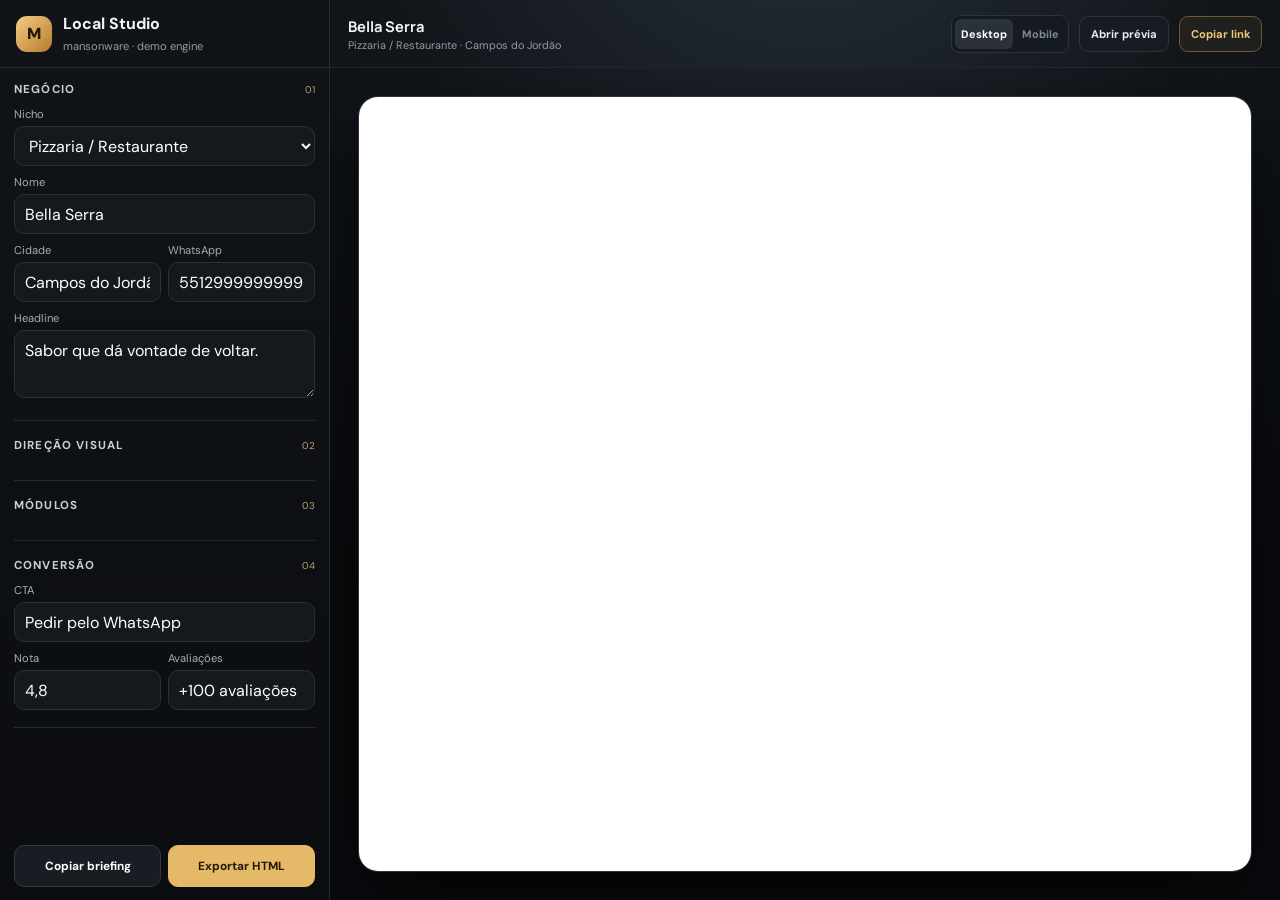
==== index.html @ 707303d8 "feat: add Mansonware Local Studio demo engine" ====
<!doctype html><html lang="pt-BR"><head><meta charset="utf-8"><meta name="viewport" content="width=device-width,initial-scale=1,viewport-fit=cover"><meta name="theme-color" content="#0d0f12"><title>Mansonware Local Studio</title><meta name="description" content="Gerador de demos premium para negócios locais."><link rel="preconnect" href="https://fonts.googleapis.com"><link rel="preconnect" href="https://fonts.gstatic.com" crossorigin><link href="https://fonts.googleapis.com/css2?family=DM+Sans:wght@400;500;600;700&family=Manrope:wght@600;700&family=Playfair+Display:ital,wght@0,600;0,700;1,600&display=swap" rel="stylesheet"><style>:root{--bg:#0b0d10;--panel:#101318;--line:#252b34;--txt:#f4f6f8;--mut:#929aa6;--gold:#e4b968}*{box-sizing:border-box}html,body{height:100%}body{margin:0;background:var(--bg);color:var(--txt);font-family:'DM Sans',sans-serif;overflow:hidden}button,input,select,textarea{font:inherit}.app{height:100%;display:grid;grid-template-columns:330px 1fr}.side{background:linear-gradient(#101318,#0b0d10);border-right:1px solid var(--line);position:relative}.brand{height:68px;border-bottom:1px solid var(--line);display:flex;align-items:center;gap:11px;padding:0 16px}.mark{width:36px;height:36px;border-radius:11px;background:linear-gradient(135deg,#f1cd86,#b97b2a);display:grid;place-items:center;color:#221704;font-weight:900}.brand b{display:block}.brand small{color:var(--mut);font-size:.7rem}.scroll{height:calc(100% - 68px);overflow:auto;padding:14px 14px 112px}.group{padding:0 0 17px;margin-bottom:17px;border-bottom:1px solid var(--line)}.gh{display:flex;justify-content:space-between;align-items:center;margin-bottom:10px}.gh b{font-size:.72rem;letter-spacing:.1em;text-transform:uppercase;color:#cbd0d7}.gh span{font-size:.62rem;color:#bda06d}.lab{display:block;color:#a6adb7;font-size:.7rem;margin:9px 0 5px}.in,select,textarea{width:100%;border:1px solid #2a313b;background:#15191e;color:#fff;border-radius:10px;outline:0}.in,select{height:40px;padding:0 10px}textarea{min-height:68px;padding:9px 10px;resize:vertical}.in:focus,select:focus,textarea:focus{border-color:#8d7347}.r2{display:grid;grid-template-columns:1fr 1fr;gap:7px}.themes{display:grid;grid-template-columns:repeat(3,1fr);gap:7px}.theme{border:1px solid #2b323b;background:#15191e;border-radius:10px;padding:5px;position:relative}.theme.active{border-color:var(--gold)}.sw{height:29px;border-radius:6px}.theme small{display:block;color:#b2b8c0;font-size:.59rem;margin-top:5px;white-space:nowrap;overflow:hidden;text-overflow:ellipsis}.mods{display:grid;gap:6px}.mod{display:flex;align-items:center;gap:8px;border:1px solid #2b323b;background:#15191e;border-radius:9px;padding:8px}.mod input{accent-color:#b78a3e}.mod span{font-size:.72rem;color:#d0d4da}.foot{position:absolute;left:0;right:0;bottom:0;padding:30px 14px 13px;background:linear-gradient(transparent,#0b0d10 25%);display:grid;grid-template-columns:1fr 1fr;gap:7px}.btn{height:42px;border-radius:10px;border:1px solid #303741;background:#181d23;color:#fff;font-weight:700;font-size:.74rem}.btn.primary{background:var(--gold);color:#241806;border-color:var(--gold)}.main{min-width:0;display:grid;grid-template-rows:68px 1fr;background:radial-gradient(circle at 50% -20%,#2a323c 0%,#12161b 38%,#090b0e 75%)}.top{display:flex;align-items:center;gap:10px;padding:0 18px;border-bottom:1px solid #20262d}.top h1{font-family:'Manrope';font-size:.92rem;margin:0}.top p{font-size:.68rem;color:var(--mut);margin:2px 0 0}.grow{flex:1}.seg{display:flex;gap:3px;padding:3px;border:1px solid #2c333c;background:#151a20;border-radius:9px}.seg button{height:30px;border:0;border-radius:6px;background:transparent;color:#7f8994;font-size:.68rem;font-weight:700}.seg button.active{background:#2a3139;color:#fff}.action{height:36px;border-radius:9px;border:1px solid #2d343e;background:#171c22;color:#e8ebef;font-size:.7rem;font-weight:700;padding:0 11px}.gold{color:#edc77d;border-color:#6e5834;background:#e4b96810}.work{padding:28px;overflow:auto;display:flex;justify-content:center}.device{background:#050607;border:1px solid #2c333d;box-shadow:0 35px 90px #000a;overflow:hidden;transition:.24s}.device.desktop{width:min(1180px,100%);height:calc(100vh - 124px);min-height:660px;border-radius:20px}.device.mobile{width:390px;height:min(820px,calc(100vh - 112px));min-height:610px;border-radius:33px;padding:8px}.device iframe{width:100%;height:100%;border:0;background:#fff}.device.mobile iframe{border-radius:26px}.toast{position:fixed;right:18px;bottom:18px;background:#181d23;border:1px solid #343c47;padding:11px 13px;border-radius:10px;font-size:.72rem;opacity:0;transform:translateY(14px);transition:.2s;pointer-events:none}.toast.show{opacity:1;transform:none}@media(max-width:860px){body{overflow:auto}.app{display:block}.side{min-height:100vh}.main{display:none}.foot{position:fixed}}</style></head><body><div class="app"><aside class="side"><div class="brand"><div class="mark">M</div><div><b>Local Studio</b><small>mansonware · demo engine</small></div></div><div class="scroll"><section class="group"><div class="gh"><b>Negócio</b><span>01</span></div><label class="lab">Nicho</label><select id="niche"><option value="pizzaria">Pizzaria / Restaurante</option><option value="hamburgueria">Hamburgueria</option><option value="barbearia">Barbearia</option><option value="estetica">Estética / Beleza</option><option value="loja">Loja / Moda</option><option value="pousada">Pousada / Hospedagem</option></select><label class="lab">Nome</label><input class="in" id="business" value="Bella Serra"><div class="r2"><div><label class="lab">Cidade</label><input class="in" id="city" value="Campos do Jordão"></div><div><label class="lab">WhatsApp</label><input class="in" id="phone" value="5512999999999"></div></div><label class="lab">Headline</label><textarea id="headline">Sabor que dá vontade de voltar.</textarea></section><section class="group"><div class="gh"><b>Direção visual</b><span>02</span></div><div class="themes" id="themes"></div></section><section class="group"><div class="gh"><b>Módulos</b><span>03</span></div><div class="mods" id="mods"></div></section><section class="group"><div class="gh"><b>Conversão</b><span>04</span></div><label class="lab">CTA</label><input class="in" id="cta" value="Pedir pelo WhatsApp"><div class="r2"><div><label class="lab">Nota</label><input class="in" id="rating" value="4,8"></div><div><label class="lab">Avaliações</label><input class="in" id="reviews" value="+100 avaliações"></div></div></section></div><div class="foot"><button class="btn" id="brief">Copiar briefing</button><button class="btn primary" id="export">Exportar HTML</button></div></aside><main class="main"><header class="top"><div><h1 id="topTitle">Bella Serra</h1><p id="topMeta">Pizzaria / Restaurante · Campos do Jordão</p></div><div class="grow"></div><div class="seg"><button data-view="desktop" class="active">Desktop</button><button data-view="mobile">Mobile</button></div><button class="action" id="open">Abrir prévia</button><button class="action gold" id="share">Copiar link</button></header><div class="work"><div class="device desktop" id="device"><iframe id="frame" title="Prévia"></iframe></div></div></main></div><div class="toast" id="toast"></div><script>const $=s=>document.querySelector(s),$$=s=>[...document.querySelectorAll(s)];const themes={atelier:{n:'Atelier',sw:'linear-gradient(135deg,#7b2630,#f1e4cb)',bg:'#f6efe3',paper:'#fffaf2',ink:'#291b17',mut:'#745f55',acc:'#7b2630',gold:'#c89e59',dark:'#2a1916',font:"'Playfair Display',serif"},noir:{n:'Noir',sw:'linear-gradient(135deg,#08090a,#d7b36a)',bg:'#0b0c0e',paper:'#111316',ink:'#f4f1e9',mut:'#aaa59b',acc:'#d2a854',gold:'#e2c47d',dark:'#060708',font:"'Manrope',sans-serif"},botanica:{n:'Botânica',sw:'linear-gradient(135deg,#244638,#e9dfc8)',bg:'#edf0e5',paper:'#f7f6ee',ink:'#1e3127',mut:'#66756b',acc:'#315d49',gold:'#ad8f55',dark:'#1b2e25',font:"'Playfair Display',serif"},serra:{n:'Serra',sw:'linear-gradient(135deg,#243b4a,#e5d8bd)',bg:'#eef1ef',paper:'#fbfaf7',ink:'#172630',mut:'#64717a',acc:'#315f70',gold:'#b88d50',dark:'#18303a',font:"'Playfair Display',serif"},urban:{n:'Urban',sw:'linear-gradient(135deg,#e8432e,#17191c)',bg:'#f1f0ec',paper:'#fbfaf5',ink:'#17191c',mut:'#6d7074',acc:'#df432f',gold:'#e79532',dark:'#15171a',font:"'Manrope',sans-serif"},ivory:{n:'Ivory',sw:'linear-gradient(135deg,#ddd7cc,#fff)',bg:'#f4f1eb',paper:'#fff',ink:'#20201e',mut:'#77736d',acc:'#272724',gold:'#a98c62',dark:'#20201e',font:"'Manrope',sans-serif"}};const niches={pizzaria:{l:'Pizzaria / Restaurante',sub:'Pizzas artesanais, porções e bons momentos',cta:'Pedir pelo WhatsApp',hero:'Sabor que dá vontade de voltar.',items:[['Quatro Queijos','Cremosa, intensa e dourada no forno','R$ 59'],['Calabresa','Calabresa, cebola e orégano','R$ 54'],['Marguerita','Tomate, manjericão e mussarela','R$ 55']],imgs:['photo-1579751626657-72bc17010498','photo-1565299624946-b28f40a0ae38','photo-1574071318508-1cdbab80d002']},hamburgueria:{l:'Hamburgueria',sub:'Smash, fritas e combos feitos na hora',cta:'Montar meu pedido',hero:'Burger sério. Fome resolvida.',items:[['Smash House','Carne, queijo, molho da casa e pão tostado','R$ 32'],['Duplo Bacon','Dois smash, bacon e cheddar','R$ 39'],['Chicken Crispy','Frango crocante e molho especial','R$ 34']],imgs:['photo-1568901346375-23c9450c58cd','photo-1550547660-d9450f859349','photo-1513185158878-8d8c2a2a3da3']},barbearia:{l:'Barbearia',sub:'Corte, barba e cuidado com hora marcada',cta:'Agendar horário',hero:'Seu estilo, no detalhe certo.',items:[['Corte clássico','Acabamento preciso e consultoria','R$ 45'],['Barba completa','Toalha quente, desenho e finalização','R$ 35'],['Corte + barba','Experiência completa em uma sessão','R$ 70']],imgs:['photo-1621605815971-fbc98d665033','photo-1503951914875-452162b0f3f1','photo-1599351431202-1e0f0137899a']},estetica:{l:'Estética / Beleza',sub:'Cuidado, beleza e bem-estar em cada atendimento',cta:'Agendar avaliação',hero:'Cuidado que aparece. Confiança que fica.',items:[['Limpeza de pele','Protocolo com avaliação personalizada','R$ 149'],['Design de sobrancelhas','Harmonia e acabamento natural','R$ 59'],['Drenagem','Sessão relaxante e individual','R$ 120']],imgs:['photo-1570172619644-dfd03ed5d881','photo-1616394584738-fc6e612e71b9','photo-1540555700478-4be289fbecef']},loja:{l:'Loja / Moda',sub:'Curadoria essencial para vestir todos os dias',cta:'Comprar pelo WhatsApp',hero:'Peças simples. Presença marcante.',items:[['Blusa Essential','Caimento leve e toque macio','R$ 79'],['Calça Urban','Modelagem confortável e versátil','R$ 129'],['Jaqueta Serra','Camada quente para dias frios','R$ 189']],imgs:['photo-1521572163474-6864f9cf17ab','photo-1594633312681-425c7b97ccd1','photo-1551488831-00ddcb6c6bd3']},pousada:{l:'Pousada / Hospedagem',sub:'Conforto, silêncio e uma pausa no ritmo',cta:'Consultar disponibilidade',hero:'Desacelere. A serra cuida do resto.',items:[['Suíte Jardim','Conforto para duas pessoas','a partir de R$ 420'],['Suíte Premium','Banheira, lareira e café da manhã','a partir de R$ 590'],['Romance na Serra','Experiência preparada para duas pessoas','R$ 240']],imgs:['photo-1566073771259-6a8506099945','photo-1611892440504-42a792e24d32','photo-1541971875076-8f970d573be6']}};const defs=[['catalog','Catálogo / serviços'],['social','Avaliações'],['gallery','Galeria'],['about','Sobre'],['hours','Horários'],['location','Localização'],['sticky','CTA fixo']];let st={niche:'pizzaria',business:'Bella Serra',city:'Campos do Jordão',phone:'5512999999999',headline:'Sabor que dá vontade de voltar.',cta:'Pedir pelo WhatsApp',rating:'4,8',reviews:'+100 avaliações',theme:'atelier',mods:Object.fromEntries(defs.map(x=>[x[0],true]))};const esc=v=>String(v||'').replace(/[&<>\"']/g,m=>({'&':'&amp;','<':'&lt;','>':'&gt;','\"':'&quot;',"'":'&#039;'}[m])),ph=v=>String(v||'').replace(/\D/g,''),img=(id,w=1200)=>`https://images.unsplash.com/${id}?auto=format&fit=crop&w=${w}&q=82`;function site(s){let t=themes[s.theme],n=niches[s.niche],p=ph(s.phone)||'5512999999999',m=k=>s.mods[k]!==false;let cards=m('catalog')?`<section id="catalog"><div class="wrap"><span class="ey">Escolha com calma</span><h2>Destaques</h2><div class="cards">${n.items.map((x,i)=>`<article><img src="${img(n.imgs[i],700)}"><div class="cb"><h3>${esc(x[0])}</h3><p>${esc(x[1])}</p><div><b>${esc(x[2])}</b><a target="_blank" href="https://wa.me/${p}?text=${encodeURIComponent('Olá! Tenho interesse em '+x[0]+' da '+s.business)}">+</a></div></div></article>`).join('')}</div></div></section>`:'';let social=m('social')?`<section class="social"><div class="wrap sg"><div><span class="stars">★★★★★</span><strong>${esc(s.rating)}</strong><small>${esc(s.reviews)}</small></div><blockquote>“Atendimento cuidadoso, experiência simples e vontade de voltar.”<small>Resumo de avaliações públicas</small></blockquote><blockquote>“Tudo bem organizado e fácil de resolver pelo celular.”<small>Resumo de avaliações públicas</small></blockquote></div></section>`:'';let gallery=m('gallery')?`<section><div class="wrap"><span class="ey">Um pouco de perto</span><h2>Detalhes que contam a história</h2><div class="gal"><img src="${img(n.imgs[0],900)}"><img src="${img(n.imgs[1],700)}"><img src="${img(n.imgs[2],700)}"></div></div></section>`:'';let about=m('about')?`<section class="about"><div class="wrap ag"><div><span class="ey">Sobre</span><h2>${esc(s.business)}</h2></div><p>Uma presença digital pensada para transformar descoberta em contato. Informação direta, visual consistente e o caminho mais curto até a conversa com o negócio.</p></div></section>`:'';let info=(m('hours')||m('location'))?`<section class="info"><div class="wrap ig">${m('hours')?`<div class="ic"><span class="ey">Horários</span><h3>Quando encontrar a gente</h3><p>Segunda a sexta <b>09:00 — 19:00</b></p><p>Sábado <b>09:00 — 17:00</b></p><p>Domingo <b>Consultar</b></p></div>`:''}${m('location')?`<div class="ic"><span class="ey">Localização</span><h3>${esc(s.city)}</h3><p>Endereço oficial entra aqui na versão final.</p><a target="_blank" href="https://www.google.com/maps/search/?api=1&query=${encodeURIComponent(s.business+' '+s.city)}">Abrir no mapa</a></div>`:''}</div></section>`:'';let sticky=m('sticky')?`<a class="sticky" target="_blank" href="https://wa.me/${p}?text=${encodeURIComponent('Olá! Vim pelo site da '+s.business)}">${esc(s.cta)} <span>↗</span></a>`:'';return `<!doctype html><html lang="pt-BR"><head><meta charset="utf-8"><meta name="viewport" content="width=device-width,initial-scale=1"><title>${esc(s.business)}</title><link rel="preconnect" href="https://fonts.googleapis.com"><link rel="preconnect" href="https://fonts.gstatic.com" crossorigin><link href="https://fonts.googleapis.com/css2?family=DM+Sans:wght@400;500;600;700&family=Manrope:wght@600;700&family=Playfair+Display:ital,wght@0,600;0,700;1,600&display=swap" rel="stylesheet"><style>:root{--bg:${t.bg};--paper:${t.paper};--ink:${t.ink};--mut:${t.mut};--acc:${t.acc};--gold:${t.gold};--dark:${t.dark};--display:${t.font}}*{box-sizing:border-box}html{scroll-behavior:smooth}body{margin:0;background:var(--bg);color:var(--ink);font-family:'DM Sans',sans-serif}a{text-decoration:none;color:inherit}.wrap{width:min(1100px,calc(100% - 30px));margin:auto}.ey{font-size:.66rem;font-weight:800;letter-spacing:.18em;text-transform:uppercase;color:var(--acc)}h1,h2,h3{font-family:var(--display);letter-spacing:-.04em}h2{font-size:clamp(2rem,5vw,3.4rem);margin:8px 0 25px}.nav{position:absolute;z-index:5;left:0;right:0;color:#fff}.nav .wrap{height:68px;display:flex;align-items:center}.logo{font-family:var(--display);font-weight:700;font-size:1.12rem}.nav a:last-child{margin-left:auto;border:1px solid #ffffff55;border-radius:999px;padding:9px 13px;font-size:.75rem}.hero{height:88svh;min-height:650px;position:relative;display:flex;align-items:flex-end;background:var(--dark);overflow:hidden}.hero>img{position:absolute;inset:0;width:100%;height:100%;object-fit:cover}.hero:after{content:'';position:absolute;inset:0;background:linear-gradient(#0008,#0001 40%,#000d)}.hc{position:relative;z-index:2;color:#fff;padding-bottom:52px}.pill{display:inline-flex;align-items:center;gap:7px;border:1px solid #ffffff50;background:#0004;backdrop-filter:blur(7px);padding:7px 11px;border-radius:999px;font-size:.7rem}.pill i{width:7px;height:7px;border-radius:50%;background:#75d893}.hero h1{font-size:clamp(3rem,8vw,6.3rem);line-height:.93;max-width:820px;margin:18px 0 15px}.hero p{max-width:590px;color:#ffffffe0;line-height:1.65}.ha{display:flex;gap:8px;margin-top:22px;flex-wrap:wrap}.btn{min-height:47px;border-radius:999px;padding:0 18px;display:inline-flex;align-items:center;justify-content:center;font-weight:800;font-size:.8rem}.main{background:var(--acc);color:#fff}.ghost{border:1px solid #ffffff55;background:#ffffff12}.trust{background:var(--paper);border-bottom:1px solid color-mix(in srgb,var(--ink) 12%,transparent)}.trust .wrap{display:grid;grid-template-columns:repeat(4,1fr);padding:18px 0}.trust div{padding:4px 15px;border-right:1px solid color-mix(in srgb,var(--ink) 12%,transparent)}.trust div:last-child{border:0}.trust b{display:block;font-family:var(--display)}.trust small{color:var(--mut);font-size:.7rem}section{padding:80px 0}.cards{display:grid;grid-template-columns:repeat(3,1fr);gap:14px}.cards article{background:var(--paper);border:1px solid color-mix(in srgb,var(--ink) 10%,transparent);border-radius:18px;overflow:hidden;box-shadow:0 14px 35px color-mix(in srgb,var(--ink) 8%,transparent)}.cards img{width:100%;height:205px;object-fit:cover}.cb{padding:15px}.cb h3{margin:0}.cb p{color:var(--mut);font-size:.8rem;line-height:1.5;min-height:38px}.cb>div{display:flex;align-items:center;justify-content:space-between}.cb a{width:38px;height:38px;border-radius:50%;display:grid;place-items:center;background:var(--acc);color:#fff;font-size:1.2rem}.social{background:var(--dark);color:#fff}.sg{display:grid;grid-template-columns:.7fr 1fr 1fr;gap:12px}.sg>div,.sg blockquote{margin:0;border:1px solid #ffffff1d;background:#ffffff08;border-radius:17px;padding:20px}.stars{color:var(--gold)}.sg strong{display:block;font-family:var(--display);font-size:2.8rem}.sg small{display:block;color:#ffffff7f;font-size:.7rem;margin-top:8px}.sg blockquote{font-family:var(--display);font-size:1.15rem;line-height:1.45}.gal{display:grid;grid-template-columns:1.35fr .8fr;grid-template-rows:190px 190px;gap:9px}.gal img{width:100%;height:100%;object-fit:cover;border-radius:17px}.gal img:first-child{grid-row:1/3}.ag{display:grid;grid-template-columns:.7fr 1fr;gap:55px}.ag p{color:var(--mut);font-size:1rem;line-height:1.8}.ig{display:grid;grid-template-columns:1fr 1fr;gap:12px}.ic{background:var(--paper);border:1px solid color-mix(in srgb,var(--ink) 10%,transparent);border-radius:17px;padding:22px}.ic h3{font-size:1.5rem;margin:8px 0}.ic p{display:flex;justify-content:space-between;color:var(--mut);border-bottom:1px solid color-mix(in srgb,var(--ink) 9%,transparent);padding:9px 0;font-size:.8rem}.ic p b{color:var(--ink)}.ic a{display:inline-flex;margin-top:7px;border:1px solid color-mix(in srgb,var(--ink) 20%,transparent);border-radius:999px;padding:9px 13px;font-size:.75rem;font-weight:700}.footer{padding:42px 0 90px;border-top:1px solid color-mix(in srgb,var(--ink) 10%,transparent)}.footer .wrap{display:flex;justify-content:space-between;gap:15px}.footer span{color:var(--mut);font-size:.72rem}.sticky{display:none}@media(max-width:700px){.hero{min-height:650px}.hero h1{font-size:clamp(2.8rem,14vw,4.2rem)}.ha{display:grid}.ha .btn{width:100%}.trust .wrap{grid-template-columns:1fr 1fr;padding:9px 0}.trust div{padding:9px}section{padding:62px 0}.cards{grid-template-columns:1fr}.cards article{display:grid;grid-template-columns:120px 1fr}.cards img{height:100%;min-height:150px}.cb p{min-height:auto}.sg,.ag,.ig{grid-template-columns:1fr}.gal{grid-template-columns:1fr 1fr;grid-template-rows:180px 110px}.gal img:first-child{grid-column:1/3;grid-row:auto}.footer .wrap{display:grid}.sticky{position:fixed;left:12px;right:12px;bottom:12px;display:flex;align-items:center;justify-content:space-between;min-height:54px;border-radius:999px;background:var(--acc);color:#fff;padding:0 18px;font-weight:800;box-shadow:0 15px 35px #0005}}</style></head><body><header class="nav"><div class="wrap"><a class="logo" href="#">${esc(s.business)}</a><a target="_blank" href="https://wa.me/${p}">${esc(s.cta)}</a></div></header><section class="hero"><img src="${img(n.imgs[0],1700)}"><div class="wrap hc"><span class="pill"><i></i>${esc(s.city)} · atendimento hoje</span><h1>${esc(s.headline)}</h1><p>${esc(n.sub)}. Uma experiência clara, bonita e feita para converter visita em contato.</p><div class="ha"><a class="btn main" href="#catalog">Ver destaques</a><a class="btn ghost" target="_blank" href="https://wa.me/${p}?text=${encodeURIComponent('Olá! Vim pelo site da '+s.business)}">${esc(s.cta)}</a></div></div></section><div class="trust"><div class="wrap"><div><b>${esc(s.rating)} ★</b><small>${esc(s.reviews)}</small></div><div><b>WhatsApp direto</b><small>sem complicação</small></div><div><b>Mobile first</b><small>feito para celular</small></div><div><b>${esc(s.city)}</b><small>presença local</small></div></div></div>${cards}${social}${gallery}${about}${info}<footer class="footer"><div class="wrap"><b>${esc(s.business)}</b><span>${esc(n.l)} · ${esc(s.city)}</span><span>Demo · mansonware</span></div></footer>${sticky}</body></html>`}function rt(){themesEl=$('#themes');themesEl.innerHTML=Object.entries(themes).map(([k,v])=>`<button class="theme ${st.theme===k?'active':''}" data-t="${k}"><div class="sw" style="background:${v.sw}"></div><small>${v.n}</small></button>`).join('');$$('[data-t]').forEach(b=>b.onclick=()=>{st.theme=b.dataset.t;rt();up()})}function rm(){$('#mods').innerHTML=defs.map(([k,l])=>`<label class="mod"><input type="checkbox" data-m="${k}" ${st.mods[k]!==false?'checked':''}><span>${l}</span></label>`).join('');$$('[data-m]').forEach(i=>i.onchange=()=>{st.mods[i.dataset.m]=i.checked;up()})}function read(){st.niche=$('#niche').value;st.business=$('#business').value||'Seu negócio';st.city=$('#city').value||'Sua cidade';st.phone=$('#phone').value;st.headline=$('#headline').value||niches[st.niche].hero;st.cta=$('#cta').value||niches[st.niche].cta;st.rating=$('#rating').value||'4,8';st.reviews=$('#reviews').value||'+100 avaliações'}function up(){read();$('#frame').srcdoc=site(st);$('#topTitle').textContent=st.business;$('#topMeta').textContent=niches[st.niche].l+' · '+st.city;try{localStorage.setItem('mw-studio',JSON.stringify(st))}catch{}}function toast(t){$('#toast').textContent=t;$('#toast').classList.add('show');clearTimeout(window.tt);window.tt=setTimeout(()=>$('#toast').classList.remove('show'),1500)}function dl(){read();let a=document.createElement('a');a.href=URL.createObjectURL(new Blob([site(st)],{type:'text/html'}));a.download=(st.business||'demo').toLowerCase().normalize('NFD').replace(/[\u0300-\u036f]/g,'').replace(/[^a-z0-9]+/g,'-').replace(/^-|-$/g,'')+'.html';a.click();setTimeout(()=>URL.revokeObjectURL(a.href),1000);toast('HTML exportado')}function openP(){read();window.open(URL.createObjectURL(new Blob([site(st)],{type:'text/html'})),'_blank')}async function brief(){read();let md=defs.filter(([k])=>st.mods[k]!==false).map(x=>x[1]).join(', '),txt=`Crie uma demo premium para ${st.business}, nicho ${niches[st.niche].l}, em ${st.city}. Visual ${themes[st.theme].n}. Headline: "${st.headline}". CTA: "${st.cta}". Módulos: ${md}. Mobile-first, conversão via WhatsApp ${st.phone}, acabamento premium e sem aparência genérica.`;await navigator.clipboard.writeText(txt);toast('Briefing copiado')}const enc=o=>btoa(unescape(encodeURIComponent(JSON.stringify(o)))).replace(/\+/g,'-').replace(/\//g,'_').replace(/=+$/,'');const dec=v=>{try{v=v.replace(/-/g,'+').replace(/_/g,'/');while(v.length%4)v+='=';return JSON.parse(decodeURIComponent(escape(atob(v))))}catch{return null}}async function share(){read();let u=location.origin+location.pathname+'?preview=1#'+enc(st);await navigator.clipboard.writeText(u);toast('Link copiado')}if(new URLSearchParams(location.search).get('preview')==='1'){let s=dec(location.hash.slice(1));if(s){document.open();document.write(site({...st,...s,mods:{...st.mods,...(s.mods||{})}}));document.close()}}else{try{let s=JSON.parse(localStorage.getItem('mw-studio')||'null');if(s)st={...st,...s,mods:{...st.mods,...(s.mods||{})}}}catch{}$('#niche').value=st.niche;$('#business').value=st.business;$('#city').value=st.city;$('#phone').value=st.phone;$('#headline').value=st.headline;$('#cta').value=st.cta;$('#rating').value=st.rating;$('#reviews').value=st.reviews;rt();rm();$$('input,textarea').forEach(x=>x.addEventListener('input',up));$('#niche').onchange=e=>{st.niche=e.target.value;$('#headline').value=niches[st.niche].hero;$('#cta').value=niches[st.niche].cta;up()};$('#brief').onclick=brief;$('#export').onclick=dl;$('#open').onclick=openP;$('#share').onclick=share;$$('[data-view]').forEach(b=>b.onclick=()=>{$$('[data-view]').forEach(x=>x.classList.toggle('active',x===b));$('#device').className='device '+b.dataset.view});up()}</script></body></html>
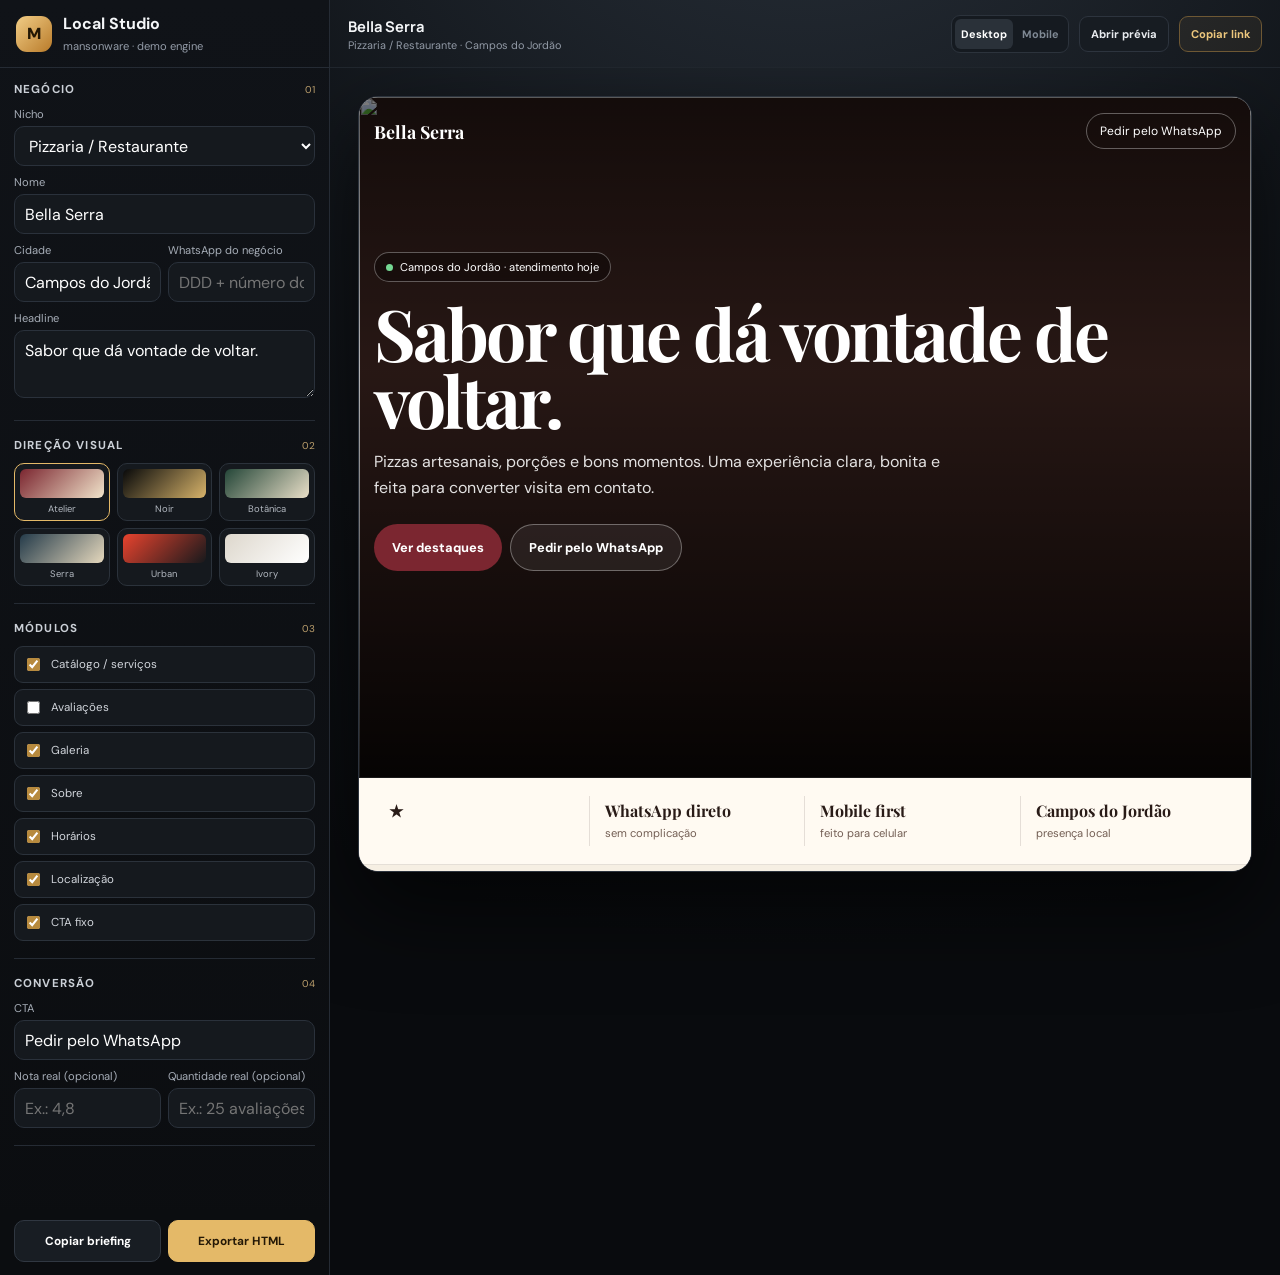
==== commit 33bc30e2: "fix(studio): corrigir renderização da prévia e dados demonstrativos" ====
--- a/index.html
+++ b/index.html
@@ -1 +1 @@
-<!doctype html><html lang="pt-BR"><head><meta charset="utf-8"><meta name="viewport" content="width=device-width,initial-scale=1,viewport-fit=cover"><meta name="theme-color" content="#0d0f12"><title>Mansonware Local Studio</title><meta name="description" content="Gerador de demos premium para negócios locais."><link rel="preconnect" href="https://fonts.googleapis.com"><link rel="preconnect" href="https://fonts.gstatic.com" crossorigin><link href="https://fonts.googleapis.com/css2?family=DM+Sans:wght@400;500;600;700&family=Manrope:wght@600;700&family=Playfair+Display:ital,wght@0,600;0,700;1,600&display=swap" rel="stylesheet"><style>:root{--bg:#0b0d10;--panel:#101318;--line:#252b34;--txt:#f4f6f8;--mut:#929aa6;--gold:#e4b968}*{box-sizing:border-box}html,body{height:100%}body{margin:0;background:var(--bg);color:var(--txt);font-family:'DM Sans',sans-serif;overflow:hidden}button,input,select,textarea{font:inherit}.app{height:100%;display:grid;grid-template-columns:330px 1fr}.side{background:linear-gradient(#101318,#0b0d10);border-right:1px solid var(--line);position:relative}.brand{height:68px;border-bottom:1px solid var(--line);display:flex;align-items:center;gap:11px;padding:0 16px}.mark{width:36px;height:36px;border-radius:11px;background:linear-gradient(135deg,#f1cd86,#b97b2a);display:grid;place-items:center;color:#221704;font-weight:900}.brand b{display:block}.brand small{color:var(--mut);font-size:.7rem}.scroll{height:calc(100% - 68px);overflow:auto;padding:14px 14px 112px}.group{padding:0 0 17px;margin-bottom:17px;border-bottom:1px solid var(--line)}.gh{display:flex;justify-content:space-between;align-items:center;margin-bottom:10px}.gh b{font-size:.72rem;letter-spacing:.1em;text-transform:uppercase;color:#cbd0d7}.gh span{font-size:.62rem;color:#bda06d}.lab{display:block;color:#a6adb7;font-size:.7rem;margin:9px 0 5px}.in,select,textarea{width:100%;border:1px solid #2a313b;background:#15191e;color:#fff;border-radius:10px;outline:0}.in,select{height:40px;padding:0 10px}textarea{min-height:68px;padding:9px 10px;resize:vertical}.in:focus,select:focus,textarea:focus{border-color:#8d7347}.r2{display:grid;grid-template-columns:1fr 1fr;gap:7px}.themes{display:grid;grid-template-columns:repeat(3,1fr);gap:7px}.theme{border:1px solid #2b323b;background:#15191e;border-radius:10px;padding:5px;position:relative}.theme.active{border-color:var(--gold)}.sw{height:29px;border-radius:6px}.theme small{display:block;color:#b2b8c0;font-size:.59rem;margin-top:5px;white-space:nowrap;overflow:hidden;text-overflow:ellipsis}.mods{display:grid;gap:6px}.mod{display:flex;align-items:center;gap:8px;border:1px solid #2b323b;background:#15191e;border-radius:9px;padding:8px}.mod input{accent-color:#b78a3e}.mod span{font-size:.72rem;color:#d0d4da}.foot{position:absolute;left:0;right:0;bottom:0;padding:30px 14px 13px;background:linear-gradient(transparent,#0b0d10 25%);display:grid;grid-template-columns:1fr 1fr;gap:7px}.btn{height:42px;border-radius:10px;border:1px solid #303741;background:#181d23;color:#fff;font-weight:700;font-size:.74rem}.btn.primary{background:var(--gold);color:#241806;border-color:var(--gold)}.main{min-width:0;display:grid;grid-template-rows:68px 1fr;background:radial-gradient(circle at 50% -20%,#2a323c 0%,#12161b 38%,#090b0e 75%)}.top{display:flex;align-items:center;gap:10px;padding:0 18px;border-bottom:1px solid #20262d}.top h1{font-family:'Manrope';font-size:.92rem;margin:0}.top p{font-size:.68rem;color:var(--mut);margin:2px 0 0}.grow{flex:1}.seg{display:flex;gap:3px;padding:3px;border:1px solid #2c333c;background:#151a20;border-radius:9px}.seg button{height:30px;border:0;border-radius:6px;background:transparent;color:#7f8994;font-size:.68rem;font-weight:700}.seg button.active{background:#2a3139;color:#fff}.action{height:36px;border-radius:9px;border:1px solid #2d343e;background:#171c22;color:#e8ebef;font-size:.7rem;font-weight:700;padding:0 11px}.gold{color:#edc77d;border-color:#6e5834;background:#e4b96810}.work{padding:28px;overflow:auto;display:flex;justify-content:center}.device{background:#050607;border:1px solid #2c333d;box-shadow:0 35px 90px #000a;overflow:hidden;transition:.24s}.device.desktop{width:min(1180px,100%);height:calc(100vh - 124px);min-height:660px;border-radius:20px}.device.mobile{width:390px;height:min(820px,calc(100vh - 112px));min-height:610px;border-radius:33px;padding:8px}.device iframe{width:100%;height:100%;border:0;background:#fff}.device.mobile iframe{border-radius:26px}.toast{position:fixed;right:18px;bottom:18px;background:#181d23;border:1px solid #343c47;padding:11px 13px;border-radius:10px;font-size:.72rem;opacity:0;transform:translateY(14px);transition:.2s;pointer-events:none}.toast.show{opacity:1;transform:none}@media(max-width:860px){body{overflow:auto}.app{display:block}.side{min-height:100vh}.main{display:none}.foot{position:fixed}}</style></head><body><div class="app"><aside class="side"><div class="brand"><div class="mark">M</div><div><b>Local Studio</b><small>mansonware · demo engine</small></div></div><div class="scroll"><section class="group"><div class="gh"><b>Negócio</b><span>01</span></div><label class="lab">Nicho</label><select id="niche"><option value="pizzaria">Pizzaria / Restaurante</option><option value="hamburgueria">Hamburgueria</option><option value="barbearia">Barbearia</option><option value="estetica">Estética / Beleza</option><option value="loja">Loja / Moda</option><option value="pousada">Pousada / Hospedagem</option></select><label class="lab">Nome</label><input class="in" id="business" value="Bella Serra"><div class="r2"><div><label class="lab">Cidade</label><input class="in" id="city" value="Campos do Jordão"></div><div><label class="lab">WhatsApp</label><input class="in" id="phone" value="5512999999999"></div></div><label class="lab">Headline</label><textarea id="headline">Sabor que dá vontade de voltar.</textarea></section><section class="group"><div class="gh"><b>Direção visual</b><span>02</span></div><div class="themes" id="themes"></div></section><section class="group"><div class="gh"><b>Módulos</b><span>03</span></div><div class="mods" id="mods"></div></section><section class="group"><div class="gh"><b>Conversão</b><span>04</span></div><label class="lab">CTA</label><input class="in" id="cta" value="Pedir pelo WhatsApp"><div class="r2"><div><label class="lab">Nota</label><input class="in" id="rating" value="4,8"></div><div><label class="lab">Avaliações</label><input class="in" id="reviews" value="+100 avaliações"></div></div></section></div><div class="foot"><button class="btn" id="brief">Copiar briefing</button><button class="btn primary" id="export">Exportar HTML</button></div></aside><main class="main"><header class="top"><div><h1 id="topTitle">Bella Serra</h1><p id="topMeta">Pizzaria / Restaurante · Campos do Jordão</p></div><div class="grow"></div><div class="seg"><button data-view="desktop" class="active">Desktop</button><button data-view="mobile">Mobile</button></div><button class="action" id="open">Abrir prévia</button><button class="action gold" id="share">Copiar link</button></header><div class="work"><div class="device desktop" id="device"><iframe id="frame" title="Prévia"></iframe></div></div></main></div><div class="toast" id="toast"></div><script>const $=s=>document.querySelector(s),$$=s=>[...document.querySelectorAll(s)];const themes={atelier:{n:'Atelier',sw:'linear-gradient(135deg,#7b2630,#f1e4cb)',bg:'#f6efe3',paper:'#fffaf2',ink:'#291b17',mut:'#745f55',acc:'#7b2630',gold:'#c89e59',dark:'#2a1916',font:"'Playfair Display',serif"},noir:{n:'Noir',sw:'linear-gradient(135deg,#08090a,#d7b36a)',bg:'#0b0c0e',paper:'#111316',ink:'#f4f1e9',mut:'#aaa59b',acc:'#d2a854',gold:'#e2c47d',dark:'#060708',font:"'Manrope',sans-serif"},botanica:{n:'Botânica',sw:'linear-gradient(135deg,#244638,#e9dfc8)',bg:'#edf0e5',paper:'#f7f6ee',ink:'#1e3127',mut:'#66756b',acc:'#315d49',gold:'#ad8f55',dark:'#1b2e25',font:"'Playfair Display',serif"},serra:{n:'Serra',sw:'linear-gradient(135deg,#243b4a,#e5d8bd)',bg:'#eef1ef',paper:'#fbfaf7',ink:'#172630',mut:'#64717a',acc:'#315f70',gold:'#b88d50',dark:'#18303a',font:"'Playfair Display',serif"},urban:{n:'Urban',sw:'linear-gradient(135deg,#e8432e,#17191c)',bg:'#f1f0ec',paper:'#fbfaf5',ink:'#17191c',mut:'#6d7074',acc:'#df432f',gold:'#e79532',dark:'#15171a',font:"'Manrope',sans-serif"},ivory:{n:'Ivory',sw:'linear-gradient(135deg,#ddd7cc,#fff)',bg:'#f4f1eb',paper:'#fff',ink:'#20201e',mut:'#77736d',acc:'#272724',gold:'#a98c62',dark:'#20201e',font:"'Manrope',sans-serif"}};const niches={pizzaria:{l:'Pizzaria / Restaurante',sub:'Pizzas artesanais, porções e bons momentos',cta:'Pedir pelo WhatsApp',hero:'Sabor que dá vontade de voltar.',items:[['Quatro Queijos','Cremosa, intensa e dourada no forno','R$ 59'],['Calabresa','Calabresa, cebola e orégano','R$ 54'],['Marguerita','Tomate, manjericão e mussarela','R$ 55']],imgs:['photo-1579751626657-72bc17010498','photo-1565299624946-b28f40a0ae38','photo-1574071318508-1cdbab80d002']},hamburgueria:{l:'Hamburgueria',sub:'Smash, fritas e combos feitos na hora',cta:'Montar meu pedido',hero:'Burger sério. Fome resolvida.',items:[['Smash House','Carne, queijo, molho da casa e pão tostado','R$ 32'],['Duplo Bacon','Dois smash, bacon e cheddar','R$ 39'],['Chicken Crispy','Frango crocante e molho especial','R$ 34']],imgs:['photo-1568901346375-23c9450c58cd','photo-1550547660-d9450f859349','photo-1513185158878-8d8c2a2a3da3']},barbearia:{l:'Barbearia',sub:'Corte, barba e cuidado com hora marcada',cta:'Agendar horário',hero:'Seu estilo, no detalhe certo.',items:[['Corte clássico','Acabamento preciso e consultoria','R$ 45'],['Barba completa','Toalha quente, desenho e finalização','R$ 35'],['Corte + barba','Experiência completa em uma sessão','R$ 70']],imgs:['photo-1621605815971-fbc98d665033','photo-1503951914875-452162b0f3f1','photo-1599351431202-1e0f0137899a']},estetica:{l:'Estética / Beleza',sub:'Cuidado, beleza e bem-estar em cada atendimento',cta:'Agendar avaliação',hero:'Cuidado que aparece. Confiança que fica.',items:[['Limpeza de pele','Protocolo com avaliação personalizada','R$ 149'],['Design de sobrancelhas','Harmonia e acabamento natural','R$ 59'],['Drenagem','Sessão relaxante e individual','R$ 120']],imgs:['photo-1570172619644-dfd03ed5d881','photo-1616394584738-fc6e612e71b9','photo-1540555700478-4be289fbecef']},loja:{l:'Loja / Moda',sub:'Curadoria essencial para vestir todos os dias',cta:'Comprar pelo WhatsApp',hero:'Peças simples. Presença marcante.',items:[['Blusa Essential','Caimento leve e toque macio','R$ 79'],['Calça Urban','Modelagem confortável e versátil','R$ 129'],['Jaqueta Serra','Camada quente para dias frios','R$ 189']],imgs:['photo-1521572163474-6864f9cf17ab','photo-1594633312681-425c7b97ccd1','photo-1551488831-00ddcb6c6bd3']},pousada:{l:'Pousada / Hospedagem',sub:'Conforto, silêncio e uma pausa no ritmo',cta:'Consultar disponibilidade',hero:'Desacelere. A serra cuida do resto.',items:[['Suíte Jardim','Conforto para duas pessoas','a partir de R$ 420'],['Suíte Premium','Banheira, lareira e café da manhã','a partir de R$ 590'],['Romance na Serra','Experiência preparada para duas pessoas','R$ 240']],imgs:['photo-1566073771259-6a8506099945','photo-1611892440504-42a792e24d32','photo-1541971875076-8f970d573be6']}};const defs=[['catalog','Catálogo / serviços'],['social','Avaliações'],['gallery','Galeria'],['about','Sobre'],['hours','Horários'],['location','Localização'],['sticky','CTA fixo']];let st={niche:'pizzaria',business:'Bella Serra',city:'Campos do Jordão',phone:'5512999999999',headline:'Sabor que dá vontade de voltar.',cta:'Pedir pelo WhatsApp',rating:'4,8',reviews:'+100 avaliações',theme:'atelier',mods:Object.fromEntries(defs.map(x=>[x[0],true]))};const esc=v=>String(v||'').replace(/[&<>\"']/g,m=>({'&':'&amp;','<':'&lt;','>':'&gt;','\"':'&quot;',"'":'&#039;'}[m])),ph=v=>String(v||'').replace(/\D/g,''),img=(id,w=1200)=>`https://images.unsplash.com/${id}?auto=format&fit=crop&w=${w}&q=82`;function site(s){let t=themes[s.theme],n=niches[s.niche],p=ph(s.phone)||'5512999999999',m=k=>s.mods[k]!==false;let cards=m('catalog')?`<section id="catalog"><div class="wrap"><span class="ey">Escolha com calma</span><h2>Destaques</h2><div class="cards">${n.items.map((x,i)=>`<article><img src="${img(n.imgs[i],700)}"><div class="cb"><h3>${esc(x[0])}</h3><p>${esc(x[1])}</p><div><b>${esc(x[2])}</b><a target="_blank" href="https://wa.me/${p}?text=${encodeURIComponent('Olá! Tenho interesse em '+x[0]+' da '+s.business)}">+</a></div></div></article>`).join('')}</div></div></section>`:'';let social=m('social')?`<section class="social"><div class="wrap sg"><div><span class="stars">★★★★★</span><strong>${esc(s.rating)}</strong><small>${esc(s.reviews)}</small></div><blockquote>“Atendimento cuidadoso, experiência simples e vontade de voltar.”<small>Resumo de avaliações públicas</small></blockquote><blockquote>“Tudo bem organizado e fácil de resolver pelo celular.”<small>Resumo de avaliações públicas</small></blockquote></div></section>`:'';let gallery=m('gallery')?`<section><div class="wrap"><span class="ey">Um pouco de perto</span><h2>Detalhes que contam a história</h2><div class="gal"><img src="${img(n.imgs[0],900)}"><img src="${img(n.imgs[1],700)}"><img src="${img(n.imgs[2],700)}"></div></div></section>`:'';let about=m('about')?`<section class="about"><div class="wrap ag"><div><span class="ey">Sobre</span><h2>${esc(s.business)}</h2></div><p>Uma presença digital pensada para transformar descoberta em contato. Informação direta, visual consistente e o caminho mais curto até a conversa com o negócio.</p></div></section>`:'';let info=(m('hours')||m('location'))?`<section class="info"><div class="wrap ig">${m('hours')?`<div class="ic"><span class="ey">Horários</span><h3>Quando encontrar a gente</h3><p>Segunda a sexta <b>09:00 — 19:00</b></p><p>Sábado <b>09:00 — 17:00</b></p><p>Domingo <b>Consultar</b></p></div>`:''}${m('location')?`<div class="ic"><span class="ey">Localização</span><h3>${esc(s.city)}</h3><p>Endereço oficial entra aqui na versão final.</p><a target="_blank" href="https://www.google.com/maps/search/?api=1&query=${encodeURIComponent(s.business+' '+s.city)}">Abrir no mapa</a></div>`:''}</div></section>`:'';let sticky=m('sticky')?`<a class="sticky" target="_blank" href="https://wa.me/${p}?text=${encodeURIComponent('Olá! Vim pelo site da '+s.business)}">${esc(s.cta)} <span>↗</span></a>`:'';return `<!doctype html><html lang="pt-BR"><head><meta charset="utf-8"><meta name="viewport" content="width=device-width,initial-scale=1"><title>${esc(s.business)}</title><link rel="preconnect" href="https://fonts.googleapis.com"><link rel="preconnect" href="https://fonts.gstatic.com" crossorigin><link href="https://fonts.googleapis.com/css2?family=DM+Sans:wght@400;500;600;700&family=Manrope:wght@600;700&family=Playfair+Display:ital,wght@0,600;0,700;1,600&display=swap" rel="stylesheet"><style>:root{--bg:${t.bg};--paper:${t.paper};--ink:${t.ink};--mut:${t.mut};--acc:${t.acc};--gold:${t.gold};--dark:${t.dark};--display:${t.font}}*{box-sizing:border-box}html{scroll-behavior:smooth}body{margin:0;background:var(--bg);color:var(--ink);font-family:'DM Sans',sans-serif}a{text-decoration:none;color:inherit}.wrap{width:min(1100px,calc(100% - 30px));margin:auto}.ey{font-size:.66rem;font-weight:800;letter-spacing:.18em;text-transform:uppercase;color:var(--acc)}h1,h2,h3{font-family:var(--display);letter-spacing:-.04em}h2{font-size:clamp(2rem,5vw,3.4rem);margin:8px 0 25px}.nav{position:absolute;z-index:5;left:0;right:0;color:#fff}.nav .wrap{height:68px;display:flex;align-items:center}.logo{font-family:var(--display);font-weight:700;font-size:1.12rem}.nav a:last-child{margin-left:auto;border:1px solid #ffffff55;border-radius:999px;padding:9px 13px;font-size:.75rem}.hero{height:88svh;min-height:650px;position:relative;display:flex;align-items:flex-end;background:var(--dark);overflow:hidden}.hero>img{position:absolute;inset:0;width:100%;height:100%;object-fit:cover}.hero:after{content:'';position:absolute;inset:0;background:linear-gradient(#0008,#0001 40%,#000d)}.hc{position:relative;z-index:2;color:#fff;padding-bottom:52px}.pill{display:inline-flex;align-items:center;gap:7px;border:1px solid #ffffff50;background:#0004;backdrop-filter:blur(7px);padding:7px 11px;border-radius:999px;font-size:.7rem}.pill i{width:7px;height:7px;border-radius:50%;background:#75d893}.hero h1{font-size:clamp(3rem,8vw,6.3rem);line-height:.93;max-width:820px;margin:18px 0 15px}.hero p{max-width:590px;color:#ffffffe0;line-height:1.65}.ha{display:flex;gap:8px;margin-top:22px;flex-wrap:wrap}.btn{min-height:47px;border-radius:999px;padding:0 18px;display:inline-flex;align-items:center;justify-content:center;font-weight:800;font-size:.8rem}.main{background:var(--acc);color:#fff}.ghost{border:1px solid #ffffff55;background:#ffffff12}.trust{background:var(--paper);border-bottom:1px solid color-mix(in srgb,var(--ink) 12%,transparent)}.trust .wrap{display:grid;grid-template-columns:repeat(4,1fr);padding:18px 0}.trust div{padding:4px 15px;border-right:1px solid color-mix(in srgb,var(--ink) 12%,transparent)}.trust div:last-child{border:0}.trust b{display:block;font-family:var(--display)}.trust small{color:var(--mut);font-size:.7rem}section{padding:80px 0}.cards{display:grid;grid-template-columns:repeat(3,1fr);gap:14px}.cards article{background:var(--paper);border:1px solid color-mix(in srgb,var(--ink) 10%,transparent);border-radius:18px;overflow:hidden;box-shadow:0 14px 35px color-mix(in srgb,var(--ink) 8%,transparent)}.cards img{width:100%;height:205px;object-fit:cover}.cb{padding:15px}.cb h3{margin:0}.cb p{color:var(--mut);font-size:.8rem;line-height:1.5;min-height:38px}.cb>div{display:flex;align-items:center;justify-content:space-between}.cb a{width:38px;height:38px;border-radius:50%;display:grid;place-items:center;background:var(--acc);color:#fff;font-size:1.2rem}.social{background:var(--dark);color:#fff}.sg{display:grid;grid-template-columns:.7fr 1fr 1fr;gap:12px}.sg>div,.sg blockquote{margin:0;border:1px solid #ffffff1d;background:#ffffff08;border-radius:17px;padding:20px}.stars{color:var(--gold)}.sg strong{display:block;font-family:var(--display);font-size:2.8rem}.sg small{display:block;color:#ffffff7f;font-size:.7rem;margin-top:8px}.sg blockquote{font-family:var(--display);font-size:1.15rem;line-height:1.45}.gal{display:grid;grid-template-columns:1.35fr .8fr;grid-template-rows:190px 190px;gap:9px}.gal img{width:100%;height:100%;object-fit:cover;border-radius:17px}.gal img:first-child{grid-row:1/3}.ag{display:grid;grid-template-columns:.7fr 1fr;gap:55px}.ag p{color:var(--mut);font-size:1rem;line-height:1.8}.ig{display:grid;grid-template-columns:1fr 1fr;gap:12px}.ic{background:var(--paper);border:1px solid color-mix(in srgb,var(--ink) 10%,transparent);border-radius:17px;padding:22px}.ic h3{font-size:1.5rem;margin:8px 0}.ic p{display:flex;justify-content:space-between;color:var(--mut);border-bottom:1px solid color-mix(in srgb,var(--ink) 9%,transparent);padding:9px 0;font-size:.8rem}.ic p b{color:var(--ink)}.ic a{display:inline-flex;margin-top:7px;border:1px solid color-mix(in srgb,var(--ink) 20%,transparent);border-radius:999px;padding:9px 13px;font-size:.75rem;font-weight:700}.footer{padding:42px 0 90px;border-top:1px solid color-mix(in srgb,var(--ink) 10%,transparent)}.footer .wrap{display:flex;justify-content:space-between;gap:15px}.footer span{color:var(--mut);font-size:.72rem}.sticky{display:none}@media(max-width:700px){.hero{min-height:650px}.hero h1{font-size:clamp(2.8rem,14vw,4.2rem)}.ha{display:grid}.ha .btn{width:100%}.trust .wrap{grid-template-columns:1fr 1fr;padding:9px 0}.trust div{padding:9px}section{padding:62px 0}.cards{grid-template-columns:1fr}.cards article{display:grid;grid-template-columns:120px 1fr}.cards img{height:100%;min-height:150px}.cb p{min-height:auto}.sg,.ag,.ig{grid-template-columns:1fr}.gal{grid-template-columns:1fr 1fr;grid-template-rows:180px 110px}.gal img:first-child{grid-column:1/3;grid-row:auto}.footer .wrap{display:grid}.sticky{position:fixed;left:12px;right:12px;bottom:12px;display:flex;align-items:center;justify-content:space-between;min-height:54px;border-radius:999px;background:var(--acc);color:#fff;padding:0 18px;font-weight:800;box-shadow:0 15px 35px #0005}}</style></head><body><header class="nav"><div class="wrap"><a class="logo" href="#">${esc(s.business)}</a><a target="_blank" href="https://wa.me/${p}">${esc(s.cta)}</a></div></header><section class="hero"><img src="${img(n.imgs[0],1700)}"><div class="wrap hc"><span class="pill"><i></i>${esc(s.city)} · atendimento hoje</span><h1>${esc(s.headline)}</h1><p>${esc(n.sub)}. Uma experiência clara, bonita e feita para converter visita em contato.</p><div class="ha"><a class="btn main" href="#catalog">Ver destaques</a><a class="btn ghost" target="_blank" href="https://wa.me/${p}?text=${encodeURIComponent('Olá! Vim pelo site da '+s.business)}">${esc(s.cta)}</a></div></div></section><div class="trust"><div class="wrap"><div><b>${esc(s.rating)} ★</b><small>${esc(s.reviews)}</small></div><div><b>WhatsApp direto</b><small>sem complicação</small></div><div><b>Mobile first</b><small>feito para celular</small></div><div><b>${esc(s.city)}</b><small>presença local</small></div></div></div>${cards}${social}${gallery}${about}${info}<footer class="footer"><div class="wrap"><b>${esc(s.business)}</b><span>${esc(n.l)} · ${esc(s.city)}</span><span>Demo · mansonware</span></div></footer>${sticky}</body></html>`}function rt(){themesEl=$('#themes');themesEl.innerHTML=Object.entries(themes).map(([k,v])=>`<button class="theme ${st.theme===k?'active':''}" data-t="${k}"><div class="sw" style="background:${v.sw}"></div><small>${v.n}</small></button>`).join('');$$('[data-t]').forEach(b=>b.onclick=()=>{st.theme=b.dataset.t;rt();up()})}function rm(){$('#mods').innerHTML=defs.map(([k,l])=>`<label class="mod"><input type="checkbox" data-m="${k}" ${st.mods[k]!==false?'checked':''}><span>${l}</span></label>`).join('');$$('[data-m]').forEach(i=>i.onchange=()=>{st.mods[i.dataset.m]=i.checked;up()})}function read(){st.niche=$('#niche').value;st.business=$('#business').value||'Seu negócio';st.city=$('#city').value||'Sua cidade';st.phone=$('#phone').value;st.headline=$('#headline').value||niches[st.niche].hero;st.cta=$('#cta').value||niches[st.niche].cta;st.rating=$('#rating').value||'4,8';st.reviews=$('#reviews').value||'+100 avaliações'}function up(){read();$('#frame').srcdoc=site(st);$('#topTitle').textContent=st.business;$('#topMeta').textContent=niches[st.niche].l+' · '+st.city;try{localStorage.setItem('mw-studio',JSON.stringify(st))}catch{}}function toast(t){$('#toast').textContent=t;$('#toast').classList.add('show');clearTimeout(window.tt);window.tt=setTimeout(()=>$('#toast').classList.remove('show'),1500)}function dl(){read();let a=document.createElement('a');a.href=URL.createObjectURL(new Blob([site(st)],{type:'text/html'}));a.download=(st.business||'demo').toLowerCase().normalize('NFD').replace(/[\u0300-\u036f]/g,'').replace(/[^a-z0-9]+/g,'-').replace(/^-|-$/g,'')+'.html';a.click();setTimeout(()=>URL.revokeObjectURL(a.href),1000);toast('HTML exportado')}function openP(){read();window.open(URL.createObjectURL(new Blob([site(st)],{type:'text/html'})),'_blank')}async function brief(){read();let md=defs.filter(([k])=>st.mods[k]!==false).map(x=>x[1]).join(', '),txt=`Crie uma demo premium para ${st.business}, nicho ${niches[st.niche].l}, em ${st.city}. Visual ${themes[st.theme].n}. Headline: "${st.headline}". CTA: "${st.cta}". Módulos: ${md}. Mobile-first, conversão via WhatsApp ${st.phone}, acabamento premium e sem aparência genérica.`;await navigator.clipboard.writeText(txt);toast('Briefing copiado')}const enc=o=>btoa(unescape(encodeURIComponent(JSON.stringify(o)))).replace(/\+/g,'-').replace(/\//g,'_').replace(/=+$/,'');const dec=v=>{try{v=v.replace(/-/g,'+').replace(/_/g,'/');while(v.length%4)v+='=';return JSON.parse(decodeURIComponent(escape(atob(v))))}catch{return null}}async function share(){read();let u=location.origin+location.pathname+'?preview=1#'+enc(st);await navigator.clipboard.writeText(u);toast('Link copiado')}if(new URLSearchParams(location.search).get('preview')==='1'){let s=dec(location.hash.slice(1));if(s){document.open();document.write(site({...st,...s,mods:{...st.mods,...(s.mods||{})}}));document.close()}}else{try{let s=JSON.parse(localStorage.getItem('mw-studio')||'null');if(s)st={...st,...s,mods:{...st.mods,...(s.mods||{})}}}catch{}$('#niche').value=st.niche;$('#business').value=st.business;$('#city').value=st.city;$('#phone').value=st.phone;$('#headline').value=st.headline;$('#cta').value=st.cta;$('#rating').value=st.rating;$('#reviews').value=st.reviews;rt();rm();$$('input,textarea').forEach(x=>x.addEventListener('input',up));$('#niche').onchange=e=>{st.niche=e.target.value;$('#headline').value=niches[st.niche].hero;$('#cta').value=niches[st.niche].cta;up()};$('#brief').onclick=brief;$('#export').onclick=dl;$('#open').onclick=openP;$('#share').onclick=share;$$('[data-view]').forEach(b=>b.onclick=()=>{$$('[data-view]').forEach(x=>x.classList.toggle('active',x===b));$('#device').className='device '+b.dataset.view});up()}</script></body></html>+<!doctype html><html lang="pt-BR"><head><meta charset="utf-8"><meta name="viewport" content="width=device-width,initial-scale=1,viewport-fit=cover"><meta name="theme-color" content="#0d0f12"><title>Mansonware Local Studio</title><meta name="description" content="Gerador de demos premium para negócios locais."><link rel="preconnect" href="https://fonts.googleapis.com"><link rel="preconnect" href="https://fonts.gstatic.com" crossorigin><link href="https://fonts.googleapis.com/css2?family=DM+Sans:wght@400;500;600;700&family=Manrope:wght@600;700&family=Playfair+Display:ital,wght@0,600;0,700;1,600&display=swap" rel="stylesheet"><style>:root{--bg:#0b0d10;--panel:#101318;--line:#252b34;--txt:#f4f6f8;--mut:#929aa6;--gold:#e4b968}*{box-sizing:border-box}html,body{height:100%}body{margin:0;background:var(--bg);color:var(--txt);font-family:'DM Sans',sans-serif;overflow:hidden}button,input,select,textarea{font:inherit}.app{height:100%;display:grid;grid-template-columns:330px 1fr}.side{background:linear-gradient(#101318,#0b0d10);border-right:1px solid var(--line);position:relative}.brand{height:68px;border-bottom:1px solid var(--line);display:flex;align-items:center;gap:11px;padding:0 16px}.mark{width:36px;height:36px;border-radius:11px;background:linear-gradient(135deg,#f1cd86,#b97b2a);display:grid;place-items:center;color:#221704;font-weight:900}.brand b{display:block}.brand small{color:var(--mut);font-size:.7rem}.scroll{height:calc(100% - 68px);overflow:auto;padding:14px 14px 112px}.group{padding:0 0 17px;margin-bottom:17px;border-bottom:1px solid var(--line)}.gh{display:flex;justify-content:space-between;align-items:center;margin-bottom:10px}.gh b{font-size:.72rem;letter-spacing:.1em;text-transform:uppercase;color:#cbd0d7}.gh span{font-size:.62rem;color:#bda06d}.lab{display:block;color:#a6adb7;font-size:.7rem;margin:9px 0 5px}.in,select,textarea{width:100%;border:1px solid #2a313b;background:#15191e;color:#fff;border-radius:10px;outline:0}.in,select{height:40px;padding:0 10px}textarea{min-height:68px;padding:9px 10px;resize:vertical}.in:focus,select:focus,textarea:focus{border-color:#8d7347}.r2{display:grid;grid-template-columns:1fr 1fr;gap:7px}.themes{display:grid;grid-template-columns:repeat(3,1fr);gap:7px}.theme{border:1px solid #2b323b;background:#15191e;border-radius:10px;padding:5px;position:relative}.theme.active{border-color:var(--gold)}.sw{height:29px;border-radius:6px}.theme small{display:block;color:#b2b8c0;font-size:.59rem;margin-top:5px;white-space:nowrap;overflow:hidden;text-overflow:ellipsis}.mods{display:grid;gap:6px}.mod{display:flex;align-items:center;gap:8px;border:1px solid #2b323b;background:#15191e;border-radius:9px;padding:8px}.mod input{accent-color:#b78a3e}.mod span{font-size:.72rem;color:#d0d4da}.foot{position:absolute;left:0;right:0;bottom:0;padding:30px 14px 13px;background:linear-gradient(transparent,#0b0d10 25%);display:grid;grid-template-columns:1fr 1fr;gap:7px}.btn{height:42px;border-radius:10px;border:1px solid #303741;background:#181d23;color:#fff;font-weight:700;font-size:.74rem}.btn.primary{background:var(--gold);color:#241806;border-color:var(--gold)}.main{min-width:0;display:grid;grid-template-rows:68px 1fr;background:radial-gradient(circle at 50% -20%,#2a323c 0%,#12161b 38%,#090b0e 75%)}.top{display:flex;align-items:center;gap:10px;padding:0 18px;border-bottom:1px solid #20262d}.top h1{font-family:'Manrope';font-size:.92rem;margin:0}.top p{font-size:.68rem;color:var(--mut);margin:2px 0 0}.grow{flex:1}.seg{display:flex;gap:3px;padding:3px;border:1px solid #2c333c;background:#151a20;border-radius:9px}.seg button{height:30px;border:0;border-radius:6px;background:transparent;color:#7f8994;font-size:.68rem;font-weight:700}.seg button.active{background:#2a3139;color:#fff}.action{height:36px;border-radius:9px;border:1px solid #2d343e;background:#171c22;color:#e8ebef;font-size:.7rem;font-weight:700;padding:0 11px}.gold{color:#edc77d;border-color:#6e5834;background:#e4b96810}.work{padding:28px;overflow:auto;display:flex;justify-content:center}.device{background:#050607;border:1px solid #2c333d;box-shadow:0 35px 90px #000a;overflow:hidden;transition:.24s}.device.desktop{width:min(1180px,100%);height:calc(100vh - 124px);min-height:660px;border-radius:20px}.device.mobile{width:390px;height:min(820px,calc(100vh - 112px));min-height:610px;border-radius:33px;padding:8px}.device iframe{width:100%;height:100%;border:0;background:#fff}.device.mobile iframe{border-radius:26px}.toast{position:fixed;right:18px;bottom:18px;background:#181d23;border:1px solid #343c47;padding:11px 13px;border-radius:10px;font-size:.72rem;opacity:0;transform:translateY(14px);transition:.2s;pointer-events:none}.toast.show{opacity:1;transform:none}@media(max-width:860px){body{overflow:auto}.app{display:block}.side{min-height:100vh}.main{display:none}.foot{position:fixed}}</style></head><body><div class="app"><aside class="side"><div class="brand"><div class="mark">M</div><div><b>Local Studio</b><small>mansonware · demo engine</small></div></div><div class="scroll"><section class="group"><div class="gh"><b>Negócio</b><span>01</span></div><label class="lab">Nicho</label><select id="niche"><option value="pizzaria">Pizzaria / Restaurante</option><option value="hamburgueria">Hamburgueria</option><option value="barbearia">Barbearia</option><option value="estetica">Estética / Beleza</option><option value="loja">Loja / Moda</option><option value="pousada">Pousada / Hospedagem</option></select><label class="lab">Nome</label><input class="in" id="business" value="Bella Serra"><div class="r2"><div><label class="lab">Cidade</label><input class="in" id="city" value="Campos do Jordão"></div><div><label class="lab">WhatsApp do negócio</label><input class="in" id="phone" value="" placeholder="DDD + número do negócio"></div></div><label class="lab">Headline</label><textarea id="headline">Sabor que dá vontade de voltar.</textarea></section><section class="group"><div class="gh"><b>Direção visual</b><span>02</span></div><div class="themes" id="themes"></div></section><section class="group"><div class="gh"><b>Módulos</b><span>03</span></div><div class="mods" id="mods"></div></section><section class="group"><div class="gh"><b>Conversão</b><span>04</span></div><label class="lab">CTA</label><input class="in" id="cta" value="Pedir pelo WhatsApp"><div class="r2"><div><label class="lab">Nota real (opcional)</label><input class="in" id="rating" value="" placeholder="Ex.: 4,8"></div><div><label class="lab">Quantidade real (opcional)</label><input class="in" id="reviews" value="" placeholder="Ex.: 25 avaliações"></div></div></section></div><div class="foot"><button class="btn" id="brief">Copiar briefing</button><button class="btn primary" id="export">Exportar HTML</button></div></aside><main class="main"><header class="top"><div><h1 id="topTitle">Bella Serra</h1><p id="topMeta">Pizzaria / Restaurante · Campos do Jordão</p></div><div class="grow"></div><div class="seg"><button data-view="desktop" class="active">Desktop</button><button data-view="mobile">Mobile</button></div><button class="action" id="open">Abrir prévia</button><button class="action gold" id="share">Copiar link</button></header><div class="work"><div class="device desktop" id="device"><iframe id="frame" title="Prévia"></iframe></div></div></main></div><div class="toast" id="toast"></div><script>const $=s=>document.querySelector(s),$$=s=>[...document.querySelectorAll(s)];const themes={atelier:{n:'Atelier',sw:'linear-gradient(135deg,#7b2630,#f1e4cb)',bg:'#f6efe3',paper:'#fffaf2',ink:'#291b17',mut:'#745f55',acc:'#7b2630',gold:'#c89e59',dark:'#2a1916',font:"'Playfair Display',serif"},noir:{n:'Noir',sw:'linear-gradient(135deg,#08090a,#d7b36a)',bg:'#0b0c0e',paper:'#111316',ink:'#f4f1e9',mut:'#aaa59b',acc:'#d2a854',gold:'#e2c47d',dark:'#060708',font:"'Manrope',sans-serif"},botanica:{n:'Botânica',sw:'linear-gradient(135deg,#244638,#e9dfc8)',bg:'#edf0e5',paper:'#f7f6ee',ink:'#1e3127',mut:'#66756b',acc:'#315d49',gold:'#ad8f55',dark:'#1b2e25',font:"'Playfair Display',serif"},serra:{n:'Serra',sw:'linear-gradient(135deg,#243b4a,#e5d8bd)',bg:'#eef1ef',paper:'#fbfaf7',ink:'#172630',mut:'#64717a',acc:'#315f70',gold:'#b88d50',dark:'#18303a',font:"'Playfair Display',serif"},urban:{n:'Urban',sw:'linear-gradient(135deg,#e8432e,#17191c)',bg:'#f1f0ec',paper:'#fbfaf5',ink:'#17191c',mut:'#6d7074',acc:'#df432f',gold:'#e79532',dark:'#15171a',font:"'Manrope',sans-serif"},ivory:{n:'Ivory',sw:'linear-gradient(135deg,#ddd7cc,#fff)',bg:'#f4f1eb',paper:'#fff',ink:'#20201e',mut:'#77736d',acc:'#272724',gold:'#a98c62',dark:'#20201e',font:"'Manrope',sans-serif"}};const niches={pizzaria:{l:'Pizzaria / Restaurante',sub:'Pizzas artesanais, porções e bons momentos',cta:'Pedir pelo WhatsApp',hero:'Sabor que dá vontade de voltar.',items:[['Quatro Queijos','Cremosa, intensa e dourada no forno','R$ 59'],['Calabresa','Calabresa, cebola e orégano','R$ 54'],['Marguerita','Tomate, manjericão e mussarela','R$ 55']],imgs:['photo-1579751626657-72bc17010498','photo-1565299624946-b28f40a0ae38','photo-1574071318508-1cdbab80d002']},hamburgueria:{l:'Hamburgueria',sub:'Smash, fritas e combos feitos na hora',cta:'Montar meu pedido',hero:'Burger sério. Fome resolvida.',items:[['Smash House','Carne, queijo, molho da casa e pão tostado','R$ 32'],['Duplo Bacon','Dois smash, bacon e cheddar','R$ 39'],['Chicken Crispy','Frango crocante e molho especial','R$ 34']],imgs:['photo-1568901346375-23c9450c58cd','photo-1550547660-d9450f859349','photo-1513185158878-8d8c2a2a3da3']},barbearia:{l:'Barbearia',sub:'Corte, barba e cuidado com hora marcada',cta:'Agendar horário',hero:'Seu estilo, no detalhe certo.',items:[['Corte clássico','Acabamento preciso e consultoria','R$ 45'],['Barba completa','Toalha quente, desenho e finalização','R$ 35'],['Corte + barba','Experiência completa em uma sessão','R$ 70']],imgs:['photo-1621605815971-fbc98d665033','photo-1503951914875-452162b0f3f1','photo-1599351431202-1e0f0137899a']},estetica:{l:'Estética / Beleza',sub:'Cuidado, beleza e bem-estar em cada atendimento',cta:'Agendar avaliação',hero:'Cuidado que aparece. Confiança que fica.',items:[['Limpeza de pele','Protocolo com avaliação personalizada','R$ 149'],['Design de sobrancelhas','Harmonia e acabamento natural','R$ 59'],['Drenagem','Sessão relaxante e individual','R$ 120']],imgs:['photo-1570172619644-dfd03ed5d881','photo-1616394584738-fc6e612e71b9','photo-1540555700478-4be289fbecef']},loja:{l:'Loja / Moda',sub:'Curadoria essencial para vestir todos os dias',cta:'Comprar pelo WhatsApp',hero:'Peças simples. Presença marcante.',items:[['Blusa Essential','Caimento leve e toque macio','R$ 79'],['Calça Urban','Modelagem confortável e versátil','R$ 129'],['Jaqueta Serra','Camada quente para dias frios','R$ 189']],imgs:['photo-1521572163474-6864f9cf17ab','photo-1594633312681-425c7b97ccd1','photo-1551488831-00ddcb6c6bd3']},pousada:{l:'Pousada / Hospedagem',sub:'Conforto, silêncio e uma pausa no ritmo',cta:'Consultar disponibilidade',hero:'Desacelere. A serra cuida do resto.',items:[['Suíte Jardim','Conforto para duas pessoas','a partir de R$ 420'],['Suíte Premium','Banheira, lareira e café da manhã','a partir de R$ 590'],['Romance na Serra','Experiência preparada para duas pessoas','R$ 240']],imgs:['photo-1566073771259-6a8506099945','photo-1611892440504-42a792e24d32','photo-1541971875076-8f970d573be6']}};const defs=[['catalog','Catálogo / serviços'],['social','Avaliações'],['gallery','Galeria'],['about','Sobre'],['hours','Horários'],['location','Localização'],['sticky','CTA fixo']];let st={niche:'pizzaria',business:'Bella Serra',city:'Campos do Jordão',phone:'',headline:'Sabor que dá vontade de voltar.',cta:'Pedir pelo WhatsApp',rating:'',reviews:'',theme:'atelier',mods:Object.fromEntries(defs.map(x=>[x[0],x[0]!=='social']))};const esc=v=>String(v||'').replace(/[&<>\"']/g,m=>({'&':'&amp;','<':'&lt;','>':'&gt;','\"':'&quot;',"'":'&#039;'}[m])),ph=v=>String(v||'').replace(/\D/g,''),img=(id,w=1200)=>`https://images.unsplash.com/${id}?auto=format&fit=crop&w=${w}&q=82`;function site(s){let t=themes[s.theme],n=niches[s.niche],p=ph(s.phone),phoneReady=p.length===10||p.length===11||p.startsWith('55')&&(p.length===12||p.length===13),wa=message=>phoneReady?`https://wa.me/${p.length===10||p.length===11?'55'+p:p}?text=${encodeURIComponent(message)}`:'#whatsapp-pendente',m=k=>s.mods[k]!==false;let cards=m('catalog')?`<section id="catalog"><div class="wrap"><span class="ey">Escolha com calma</span><h2>Destaques</h2><div class="cards">${n.items.map((x,i)=>`<article><img src="${img(n.imgs[i],700)}"><div class="cb"><h3>${esc(x[0])}</h3><p>${esc(x[1])}</p><div><b>${esc(x[2])}</b><a target="_blank" href="${wa('Olá! Tenho interesse em '+x[0]+' da '+s.business)}">+</a></div></div></article>`).join('')}</div></div></section>`:'';let social=m('social')&&(s.rating||s.reviews)?`<section class="social"><div class="wrap sg"><div>${s.rating?`<strong>Nota informada: ${esc(s.rating)}</strong>`:''}${s.reviews?`<small>${esc(s.reviews)} avaliações informadas pelo negócio</small>`:''}<small>Dados fornecidos pelo negócio. Inclua apenas informações verificadas.</small></div></div></section>`:'';let gallery=m('gallery')?`<section><div class="wrap"><span class="ey">Um pouco de perto</span><h2>Detalhes que contam a história</h2><div class="gal"><img src="${img(n.imgs[0],900)}"><img src="${img(n.imgs[1],700)}"><img src="${img(n.imgs[2],700)}"></div></div></section>`:'';let about=m('about')?`<section class="about"><div class="wrap ag"><div><span class="ey">Sobre</span><h2>${esc(s.business)}</h2></div><p>Uma presença digital pensada para transformar descoberta em contato. Informação direta, visual consistente e o caminho mais curto até a conversa com o negócio.</p></div></section>`:'';let info=(m('hours')||m('location'))?`<section class="info"><div class="wrap ig">${m('hours')?`<div class="ic"><span class="ey">Horários</span><h3>Quando encontrar a gente</h3><p>Segunda a sexta <b>09:00 — 19:00</b></p><p>Sábado <b>09:00 — 17:00</b></p><p>Domingo <b>Consultar</b></p></div>`:''}${m('location')?`<div class="ic"><span class="ey">Localização</span><h3>${esc(s.city)}</h3><p>Endereço oficial entra aqui na versão final.</p><a target="_blank" href="https://www.google.com/maps/search/?api=1&query=${encodeURIComponent(s.business+' '+s.city)}">Abrir no mapa</a></div>`:''}</div></section>`:'';let sticky=m('sticky')?`<a class="sticky" target="_blank" href="${wa('Olá! Vim pelo site da '+s.business)}">${esc(s.cta)} <span>↗</span></a>`:'',whatsAppNotice=phoneReady?'':'<div id="whatsapp-pendente" style="padding:18px;text-align:center;background:var(--paper);color:var(--mut);font-size:13px">Demonstração: informe o WhatsApp real do negócio para ativar os botões.</div>';return `<!doctype html><html lang="pt-BR"><head><meta charset="utf-8"><meta name="viewport" content="width=device-width,initial-scale=1"><title>${esc(s.business)}</title><link rel="preconnect" href="https://fonts.googleapis.com"><link rel="preconnect" href="https://fonts.gstatic.com" crossorigin><link href="https://fonts.googleapis.com/css2?family=DM+Sans:wght@400;500;600;700&family=Manrope:wght@600;700&family=Playfair+Display:ital,wght@0,600;0,700;1,600&display=swap" rel="stylesheet"><style>:root{--bg:${t.bg};--paper:${t.paper};--ink:${t.ink};--mut:${t.mut};--acc:${t.acc};--gold:${t.gold};--dark:${t.dark};--display:${t.font}}*{box-sizing:border-box}html{scroll-behavior:smooth}body{margin:0;background:var(--bg);color:var(--ink);font-family:'DM Sans',sans-serif}a{text-decoration:none;color:inherit}.wrap{width:min(1100px,calc(100% - 30px));margin:auto}.ey{font-size:.66rem;font-weight:800;letter-spacing:.18em;text-transform:uppercase;color:var(--acc)}h1,h2,h3{font-family:var(--display);letter-spacing:-.04em}h2{font-size:clamp(2rem,5vw,3.4rem);margin:8px 0 25px}.nav{position:absolute;z-index:5;left:0;right:0;color:#fff}.nav .wrap{height:68px;display:flex;align-items:center}.logo{font-family:var(--display);font-weight:700;font-size:1.12rem}.nav a:last-child{margin-left:auto;border:1px solid #ffffff55;border-radius:999px;padding:9px 13px;font-size:.75rem}.hero{height:88svh;min-height:650px;position:relative;display:flex;align-items:flex-end;background:var(--dark);overflow:hidden}.hero>img{position:absolute;inset:0;width:100%;height:100%;object-fit:cover}.hero:after{content:'';position:absolute;inset:0;background:linear-gradient(#0008,#0001 40%,#000d)}.hc{position:relative;z-index:2;color:#fff;padding-bottom:52px}.pill{display:inline-flex;align-items:center;gap:7px;border:1px solid #ffffff50;background:#0004;backdrop-filter:blur(7px);padding:7px 11px;border-radius:999px;font-size:.7rem}.pill i{width:7px;height:7px;border-radius:50%;background:#75d893}.hero h1{font-size:clamp(3rem,8vw,6.3rem);line-height:.93;max-width:820px;margin:18px 0 15px}.hero p{max-width:590px;color:#ffffffe0;line-height:1.65}.ha{display:flex;gap:8px;margin-top:22px;flex-wrap:wrap}.btn{min-height:47px;border-radius:999px;padding:0 18px;display:inline-flex;align-items:center;justify-content:center;font-weight:800;font-size:.8rem}.main{background:var(--acc);color:#fff}.ghost{border:1px solid #ffffff55;background:#ffffff12}.trust{background:var(--paper);border-bottom:1px solid color-mix(in srgb,var(--ink) 12%,transparent)}.trust .wrap{display:grid;grid-template-columns:repeat(4,1fr);padding:18px 0}.trust div{padding:4px 15px;border-right:1px solid color-mix(in srgb,var(--ink) 12%,transparent)}.trust div:last-child{border:0}.trust b{display:block;font-family:var(--display)}.trust small{color:var(--mut);font-size:.7rem}section{padding:80px 0}.cards{display:grid;grid-template-columns:repeat(3,1fr);gap:14px}.cards article{background:var(--paper);border:1px solid color-mix(in srgb,var(--ink) 10%,transparent);border-radius:18px;overflow:hidden;box-shadow:0 14px 35px color-mix(in srgb,var(--ink) 8%,transparent)}.cards img{width:100%;height:205px;object-fit:cover}.cb{padding:15px}.cb h3{margin:0}.cb p{color:var(--mut);font-size:.8rem;line-height:1.5;min-height:38px}.cb>div{display:flex;align-items:center;justify-content:space-between}.cb a{width:38px;height:38px;border-radius:50%;display:grid;place-items:center;background:var(--acc);color:#fff;font-size:1.2rem}.social{background:var(--dark);color:#fff}.sg{display:grid;grid-template-columns:.7fr 1fr 1fr;gap:12px}.sg>div,.sg blockquote{margin:0;border:1px solid #ffffff1d;background:#ffffff08;border-radius:17px;padding:20px}.stars{color:var(--gold)}.sg strong{display:block;font-family:var(--display);font-size:2.8rem}.sg small{display:block;color:#ffffff7f;font-size:.7rem;margin-top:8px}.sg blockquote{font-family:var(--display);font-size:1.15rem;line-height:1.45}.gal{display:grid;grid-template-columns:1.35fr .8fr;grid-template-rows:190px 190px;gap:9px}.gal img{width:100%;height:100%;object-fit:cover;border-radius:17px}.gal img:first-child{grid-row:1/3}.ag{display:grid;grid-template-columns:.7fr 1fr;gap:55px}.ag p{color:var(--mut);font-size:1rem;line-height:1.8}.ig{display:grid;grid-template-columns:1fr 1fr;gap:12px}.ic{background:var(--paper);border:1px solid color-mix(in srgb,var(--ink) 10%,transparent);border-radius:17px;padding:22px}.ic h3{font-size:1.5rem;margin:8px 0}.ic p{display:flex;justify-content:space-between;color:var(--mut);border-bottom:1px solid color-mix(in srgb,var(--ink) 9%,transparent);padding:9px 0;font-size:.8rem}.ic p b{color:var(--ink)}.ic a{display:inline-flex;margin-top:7px;border:1px solid color-mix(in srgb,var(--ink) 20%,transparent);border-radius:999px;padding:9px 13px;font-size:.75rem;font-weight:700}.footer{padding:42px 0 90px;border-top:1px solid color-mix(in srgb,var(--ink) 10%,transparent)}.footer .wrap{display:flex;justify-content:space-between;gap:15px}.footer span{color:var(--mut);font-size:.72rem}.sticky{display:none}@media(max-width:700px){.hero{min-height:650px}.hero h1{font-size:clamp(2.8rem,14vw,4.2rem)}.ha{display:grid}.ha .btn{width:100%}.trust .wrap{grid-template-columns:1fr 1fr;padding:9px 0}.trust div{padding:9px}section{padding:62px 0}.cards{grid-template-columns:1fr}.cards article{display:grid;grid-template-columns:120px 1fr}.cards img{height:100%;min-height:150px}.cb p{min-height:auto}.sg,.ag,.ig{grid-template-columns:1fr}.gal{grid-template-columns:1fr 1fr;grid-template-rows:180px 110px}.gal img:first-child{grid-column:1/3;grid-row:auto}.footer .wrap{display:grid}.sticky{position:fixed;left:12px;right:12px;bottom:12px;display:flex;align-items:center;justify-content:space-between;min-height:54px;border-radius:999px;background:var(--acc);color:#fff;padding:0 18px;font-weight:800;box-shadow:0 15px 35px #0005}}</style></head><body><header class="nav"><div class="wrap"><a class="logo" href="#">${esc(s.business)}</a><a target="_blank" href="${wa('Olá! Vim pelo site da '+s.business)}">${esc(s.cta)}</a></div></header><section class="hero"><img src="${img(n.imgs[0],1700)}"><div class="wrap hc"><span class="pill"><i></i>${esc(s.city)} · atendimento hoje</span><h1>${esc(s.headline)}</h1><p>${esc(n.sub)}. Uma experiência clara, bonita e feita para converter visita em contato.</p><div class="ha"><a class="btn main" href="#catalog">Ver destaques</a><a class="btn ghost" target="_blank" href="${wa('Olá! Vim pelo site da '+s.business)}">${esc(s.cta)}</a></div></div></section><div class="trust"><div class="wrap"><div><b>${esc(s.rating)} ★</b><small>${esc(s.reviews)}</small></div><div><b>WhatsApp direto</b><small>sem complicação</small></div><div><b>Mobile first</b><small>feito para celular</small></div><div><b>${esc(s.city)}</b><small>presença local</small></div></div></div>${cards}${social}${gallery}${about}${info}${whatsAppNotice}<footer class="footer"><div class="wrap"><b>${esc(s.business)}</b><span>${esc(n.l)} · ${esc(s.city)}</span><span>Demo · mansonware</span></div></footer>${sticky}</body></html>`}function rt(){themesEl=$('#themes');themesEl.innerHTML=Object.entries(themes).map(([k,v])=>`<button class="theme ${st.theme===k?'active':''}" data-t="${k}"><div class="sw" style="background:${v.sw}"></div><small>${v.n}</small></button>`).join('');$$('[data-t]').forEach(b=>b.onclick=()=>{st.theme=b.dataset.t;rt();up()})}function rm(){$('#mods').innerHTML=defs.map(([k,l])=>`<label class="mod"><input type="checkbox" data-m="${k}" ${st.mods[k]!==false?'checked':''}><span>${l}</span></label>`).join('');$$('[data-m]').forEach(i=>i.onchange=()=>{st.mods[i.dataset.m]=i.checked;up()})}function read(){st.niche=$('#niche').value;st.business=$('#business').value||'Seu negócio';st.city=$('#city').value||'Sua cidade';st.phone=$('#phone').value;st.headline=$('#headline').value||niches[st.niche].hero;st.cta=$('#cta').value||niches[st.niche].cta;st.rating=$('#rating').value;st.reviews=$('#reviews').value}function up(){read();$('#frame').srcdoc=site(st);$('#topTitle').textContent=st.business;$('#topMeta').textContent=niches[st.niche].l+' · '+st.city;try{localStorage.setItem('mw-studio',JSON.stringify(st))}catch{}}function toast(t){$('#toast').textContent=t;$('#toast').classList.add('show');clearTimeout(window.tt);window.tt=setTimeout(()=>$('#toast').classList.remove('show'),1500)}function dl(){read();let a=document.createElement('a');a.href=URL.createObjectURL(new Blob([site(st)],{type:'text/html'}));a.download=(st.business||'demo').toLowerCase().normalize('NFD').replace(/[\u0300-\u036f]/g,'').replace(/[^a-z0-9]+/g,'-').replace(/^-|-$/g,'')+'.html';a.click();setTimeout(()=>URL.revokeObjectURL(a.href),1000);toast('HTML exportado')}function openP(){read();window.open(URL.createObjectURL(new Blob([site(st)],{type:'text/html'})),'_blank')}async function brief(){read();let md=defs.filter(([k])=>st.mods[k]!==false).map(x=>x[1]).join(', '),txt=`Crie uma demo premium para ${st.business}, nicho ${niches[st.niche].l}, em ${st.city}. Visual ${themes[st.theme].n}. Headline: "${st.headline}". CTA: "${st.cta}". Módulos: ${md}. Mobile-first, conversão via WhatsApp ${st.phone}, acabamento premium e sem aparência genérica.`;await navigator.clipboard.writeText(txt);toast('Briefing copiado')}const enc=o=>btoa(unescape(encodeURIComponent(JSON.stringify(o)))).replace(/\+/g,'-').replace(/\//g,'_').replace(/=+$/,'');const dec=v=>{try{v=v.replace(/-/g,'+').replace(/_/g,'/');while(v.length%4)v+='=';return JSON.parse(decodeURIComponent(escape(atob(v))))}catch{return null}};async function share(){read();let u=location.origin+location.pathname+'?preview=1#'+enc(st);await navigator.clipboard.writeText(u);toast('Link copiado')}if(new URLSearchParams(location.search).get('preview')==='1'){let s=dec(location.hash.slice(1));if(s){document.open();document.write(site({...st,...s,mods:{...st.mods,...(s.mods||{})}}));document.close()}}else{try{let s=JSON.parse(localStorage.getItem('mw-studio')||'null');if(s){st={...st,...s,mods:{...st.mods,...(s.mods||{})}};if(st.phone==='5512999999999')st.phone='';if(st.rating==='4,8'&&st.reviews==='+100 avaliações'){st.rating='';st.reviews='';st.mods.social=false}}}catch{}if(!niches[st.niche])st.niche='pizzaria';if(!themes[st.theme])st.theme='atelier';$('#niche').value=st.niche;$('#business').value=st.business;$('#city').value=st.city;$('#phone').value=st.phone;$('#headline').value=st.headline;$('#cta').value=st.cta;$('#rating').value=st.rating;$('#reviews').value=st.reviews;rt();rm();$$('input,textarea').forEach(x=>x.addEventListener('input',up));$('#niche').onchange=e=>{st.niche=e.target.value;$('#headline').value=niches[st.niche].hero;$('#cta').value=niches[st.niche].cta;up()};$('#brief').onclick=brief;$('#export').onclick=dl;$('#open').onclick=openP;$('#share').onclick=share;$$('[data-view]').forEach(b=>b.onclick=()=>{$$('[data-view]').forEach(x=>x.classList.toggle('active',x===b));$('#device').className='device '+b.dataset.view});up()}</script></body></html>
